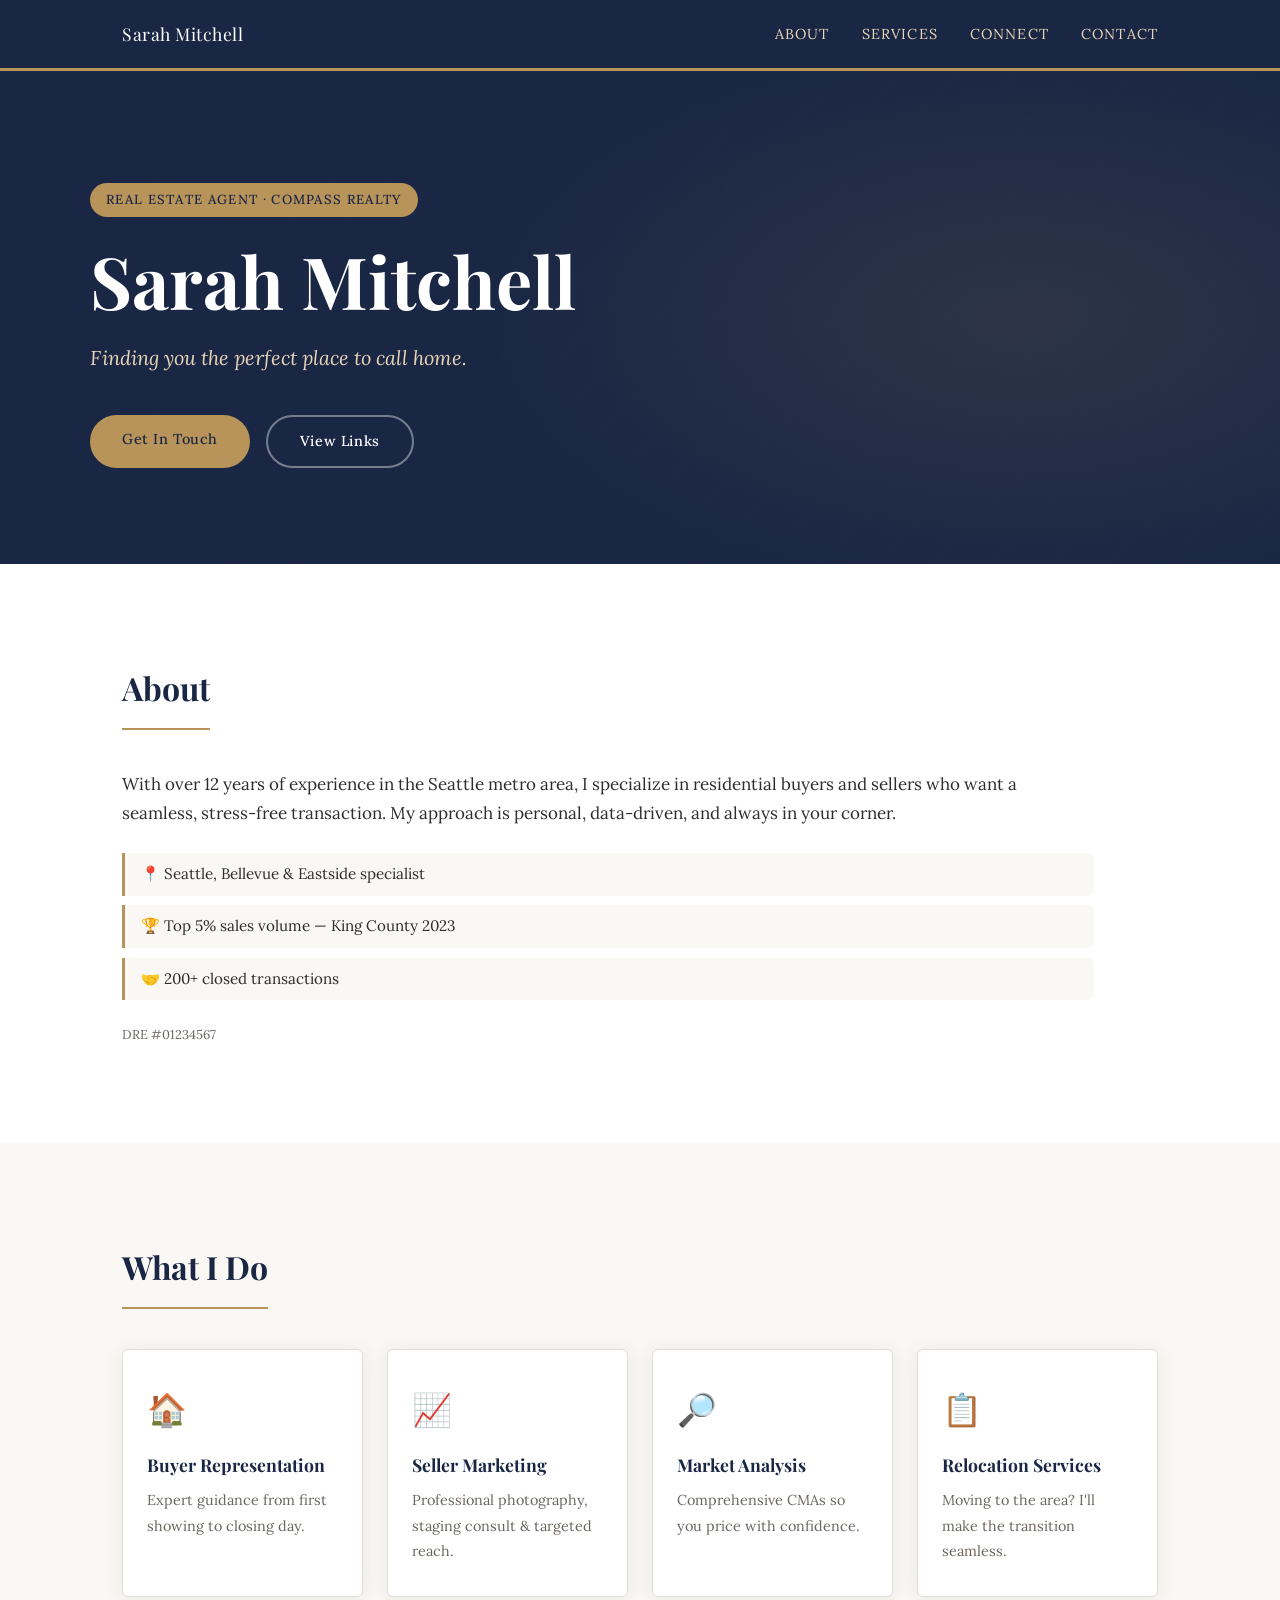
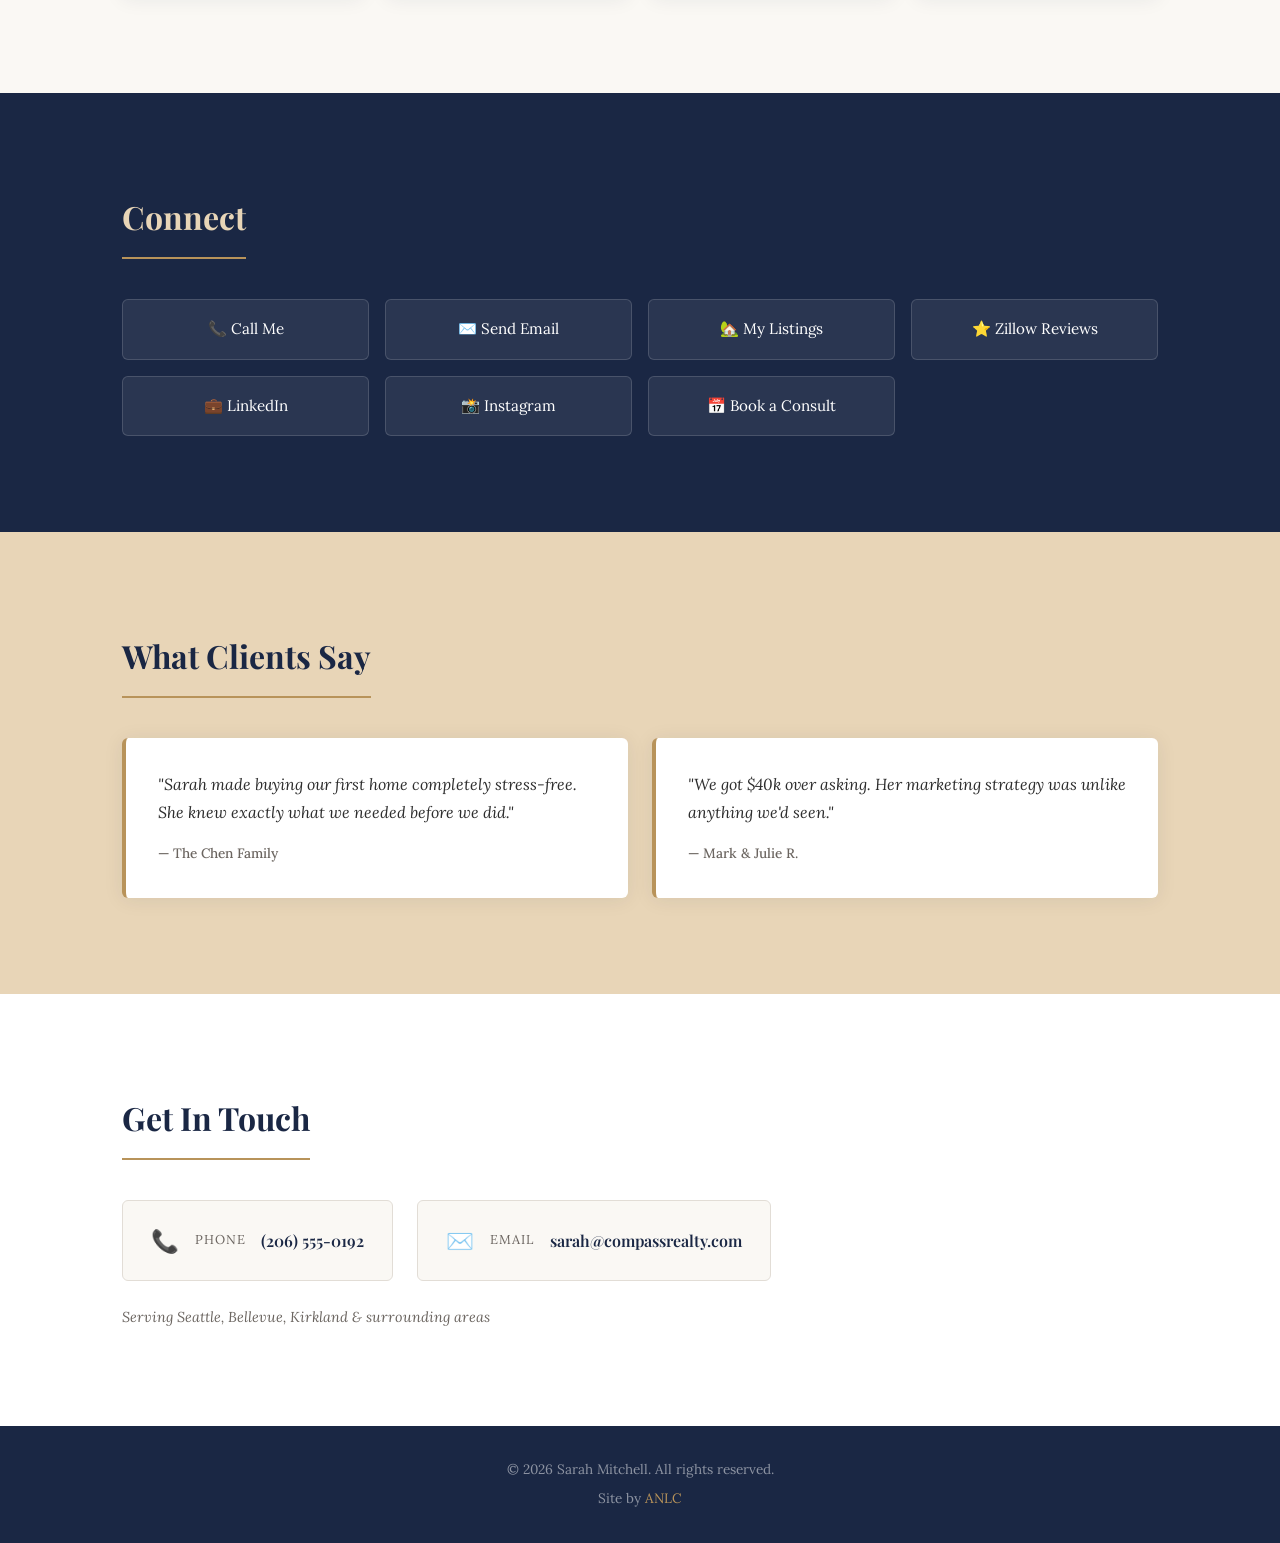
==== client1/classicdemo/index.html @ 6d541986 "Add files via upload" ====
<!DOCTYPE html>
<html lang="en">
<head>
  <meta charset="UTF-8" />
  <meta name="viewport" content="width=device-width, initial-scale=1.0" />
  <title id="page-title">Loading...</title>

  <!-- Google Fonts loaded dynamically per theme -->
  <link id="google-fonts" rel="stylesheet" href="" />

  <!-- Theme stylesheet — swap this file per client template -->
  <link id="theme-css" rel="stylesheet" href="theme-classic.css" />

  <style>
    /* ── Reset & base ─────────────────────────────────────────────── */
    *, *::before, *::after { box-sizing: border-box; margin: 0; padding: 0; }
    html { scroll-behavior: smooth; }
    img { max-width: 100%; display: block; }
    a { color: inherit; text-decoration: none; }
  </style>
</head>
<body>

  <!-- ══════════════════════════════════════════════════════
       STRUCTURAL REGIONS  (themes control ALL visual styling)
       ══════════════════════════════════════════════════════ -->

  <!-- NAV -->
  <header id="site-header">
    <nav id="main-nav">
      <span id="nav-name" class="nav-brand"></span>
      <ul id="nav-links" class="nav-list"></ul>
    </nav>
  </header>

  <!-- HERO / LANDING -->
  <section id="hero" class="section-hero">
    <div class="hero-inner">
      <div id="hero-badge" class="hero-badge"></div>          <!-- profession badge -->
      <h1 id="hero-name" class="hero-name"></h1>
      <p  id="hero-tagline" class="hero-tagline"></p>
      <div id="hero-cta" class="hero-cta"></div>              <!-- primary CTA buttons -->
    </div>
    <div id="hero-visual" class="hero-visual"></div>          <!-- theme can place art/photo here -->
  </section>

  <!-- ABOUT -->
  <section id="about" class="section-about">
    <div class="section-inner">
      <div id="about-photo" class="about-photo"></div>
      <div class="about-text">
        <h2 class="section-heading">About</h2>
        <p id="about-bio" class="about-bio"></p>
        <ul id="about-highlights" class="about-highlights"></ul>
      </div>
    </div>
  </section>

  <!-- SERVICES -->
  <section id="services" class="section-services">
    <div class="section-inner">
      <h2 class="section-heading">What I Do</h2>
      <div id="services-grid" class="services-grid"></div>
    </div>
  </section>

  <!-- LINKS / DIRECTORY -->
  <section id="links" class="section-links">
    <div class="section-inner">
      <h2 class="section-heading">Connect</h2>
      <div id="links-grid" class="links-grid"></div>
    </div>
  </section>

  <!-- TESTIMONIALS (optional) -->
  <section id="testimonials" class="section-testimonials">
    <div class="section-inner">
      <h2 class="section-heading">What Clients Say</h2>
      <div id="testimonials-grid" class="testimonials-grid"></div>
    </div>
  </section>

  <!-- CONTACT -->
  <section id="contact" class="section-contact">
    <div class="section-inner">
      <h2 class="section-heading">Get In Touch</h2>
      <div id="contact-cards" class="contact-cards"></div>
      <p id="contact-area" class="contact-area"></p>
    </div>
  </section>

  <!-- FOOTER -->
  <footer id="site-footer">
    <p id="footer-copy" class="footer-copy"></p>
    <p class="footer-credit">Site by <a href="https://anlc.dev" target="_blank">ANLC</a></p>
  </footer>


  <!-- ══════════════════════════════════════════════════════
       DATA  —  edit this object per client
       ══════════════════════════════════════════════════════ -->
  <script>
  const CLIENT = {
    /* ── Identity ────────────────────────────── */
    name:        "Sarah Mitchell",
    profession:  "Real Estate Agent",
    company:     "Compass Realty",
    license:     "DRE #01234567",          // leave "" to hide
    tagline:     "Finding you the perfect place to call home.",
    bio:         "With over 12 years of experience in the Seattle metro area, I specialize in residential buyers and sellers who want a seamless, stress-free transaction. My approach is personal, data-driven, and always in your corner.",
    photo:       "",                        // URL or "" to hide section

    /* ── Highlights (bullet points under bio) ── */
    highlights: [
      "📍 Seattle, Bellevue & Eastside specialist",
      "🏆 Top 5% sales volume — King County 2023",
      "🤝 200+ closed transactions",
    ],

    /* ── Services ─────────────────────────────── */
    services: [
      { icon: "🏠", title: "Buyer Representation",  desc: "Expert guidance from first showing to closing day." },
      { icon: "📈", title: "Seller Marketing",       desc: "Professional photography, staging consult & targeted reach." },
      { icon: "🔎", title: "Market Analysis",         desc: "Comprehensive CMAs so you price with confidence." },
      { icon: "📋", title: "Relocation Services",    desc: "Moving to the area? I'll make the transition seamless." },
    ],

    /* ── Contact ─────────────────────────────── */
    phone:     "(206) 555-0192",
    email:     "sarah@compassrealty.com",
    area:      "Serving Seattle, Bellevue, Kirkland & surrounding areas",

    /* ── Link Directory ──────────────────────── */
    links: [
      { label: "📞 Call Me",          href: "tel:+12065550192",                     type: "phone"    },
      { label: "✉️ Send Email",        href: "mailto:sarah@compassrealty.com",        type: "email"    },
      { label: "🏡 My Listings",       href: "https://compass.com/agents/sarah",      type: "listings" },
      { label: "⭐ Zillow Reviews",    href: "https://zillow.com/profile/sarah",      type: "review"   },
      { label: "💼 LinkedIn",          href: "https://linkedin.com/in/sarahmitchell", type: "linkedin" },
      { label: "📸 Instagram",         href: "https://instagram.com/sarahsells206",   type: "social"   },
      { label: "📅 Book a Consult",    href: "https://calendly.com/sarahmitchell",    type: "calendar" },
    ],

    /* ── Testimonials (optional, leave [] to hide) ── */
    testimonials: [
      { quote: "Sarah made buying our first home completely stress-free. She knew exactly what we needed before we did.", author: "The Chen Family" },
      { quote: "We got $40k over asking. Her marketing strategy was unlike anything we'd seen.", author: "Mark & Julie R." },
    ],

    /* ── Nav (label → section id) ─────────────── */
    nav: [
      { label: "About",        href: "#about"        },
      { label: "Services",     href: "#services"     },
      { label: "Connect",      href: "#links"        },
      { label: "Contact",      href: "#contact"      },
    ],

    /* ── Theme ─────────────────────────────────── */
    // Options: "theme-classic.css" | "theme-modern.css" | "theme-bold.css"
    theme: "theme-classic.css",
  };
  </script>


  <!-- ══════════════════════════════════════════════════════
       RENDER ENGINE  —  maps CLIENT → DOM
       ══════════════════════════════════════════════════════ -->
  <script>
  (function () {

    /* ── 1. Apply theme ──────────────────────── */
    document.getElementById("theme-css").href = CLIENT.theme;

    /* ── 2. Page title ───────────────────────── */
    document.title = `${CLIENT.name} — ${CLIENT.profession}`;
    document.getElementById("page-title").textContent = document.title;

    /* ── 3. Nav ──────────────────────────────── */
    document.getElementById("nav-name").textContent = CLIENT.name;
    const navList = document.getElementById("nav-links");
    CLIENT.nav.forEach(item => {
      const li = document.createElement("li");
      li.innerHTML = `<a href="${item.href}">${item.label}</a>`;
      navList.appendChild(li);
    });

    /* ── 4. Hero ─────────────────────────────── */
    document.getElementById("hero-badge").textContent =
      CLIENT.company ? `${CLIENT.profession} · ${CLIENT.company}` : CLIENT.profession;
    document.getElementById("hero-name").textContent    = CLIENT.name;
    document.getElementById("hero-tagline").textContent = CLIENT.tagline;

    const cta = document.getElementById("hero-cta");
    cta.innerHTML = `
      <a href="#contact" class="btn btn-primary">Get In Touch</a>
      <a href="#links"   class="btn btn-secondary">View Links</a>
    `;

    /* ── 5. About ────────────────────────────── */
    if (CLIENT.photo) {
      document.getElementById("about-photo").innerHTML =
        `<img src="${CLIENT.photo}" alt="Photo of ${CLIENT.name}" class="about-img" />`;
    } else {
      document.getElementById("about-photo").remove();
    }
    document.getElementById("about-bio").textContent = CLIENT.bio;

    const hList = document.getElementById("about-highlights");
    if (CLIENT.highlights?.length) {
      CLIENT.highlights.forEach(h => {
        const li = document.createElement("li");
        li.textContent = h;
        hList.appendChild(li);
      });
    } else {
      hList.remove();
    }

    if (CLIENT.license) {
      const badge = document.createElement("p");
      badge.className = "license-badge";
      badge.textContent = CLIENT.license;
      document.querySelector(".about-text").appendChild(badge);
    }

    /* ── 6. Services ─────────────────────────── */
    const grid = document.getElementById("services-grid");
    CLIENT.services.forEach(s => {
      const card = document.createElement("div");
      card.className = "service-card";
      card.innerHTML = `
        <span class="service-icon">${s.icon}</span>
        <h3 class="service-title">${s.title}</h3>
        <p  class="service-desc">${s.desc}</p>
      `;
      grid.appendChild(card);
    });

    /* ── 7. Link Directory ───────────────────── */
    const linksGrid = document.getElementById("links-grid");
    CLIENT.links.forEach(l => {
      const a = document.createElement("a");
      a.href      = l.href;
      a.className = `link-card link-type-${l.type}`;
      a.target    = l.href.startsWith("http") ? "_blank" : "_self";
      a.rel       = "noopener noreferrer";
      a.textContent = l.label;
      linksGrid.appendChild(a);
    });

    /* ── 8. Testimonials ─────────────────────── */
    const tGrid = document.getElementById("testimonials-grid");
    if (CLIENT.testimonials?.length) {
      CLIENT.testimonials.forEach(t => {
        const card = document.createElement("div");
        card.className = "testimonial-card";
        card.innerHTML = `
          <p class="testimonial-quote">"${t.quote}"</p>
          <p class="testimonial-author">— ${t.author}</p>
        `;
        tGrid.appendChild(card);
      });
    } else {
      document.getElementById("testimonials").remove();
    }

    /* ── 9. Contact ──────────────────────────── */
    const contactCards = document.getElementById("contact-cards");
    const contactItems = [
      { icon: "📞", label: "Phone", value: CLIENT.phone, href: `tel:${CLIENT.phone.replace(/\D/g,"")}` },
      { icon: "✉️", label: "Email", value: CLIENT.email, href: `mailto:${CLIENT.email}` },
    ];
    contactItems.forEach(c => {
      const div = document.createElement("div");
      div.className = "contact-card";
      div.innerHTML = `
        <span class="contact-icon">${c.icon}</span>
        <span class="contact-label">${c.label}</span>
        <a class="contact-value" href="${c.href}">${c.value}</a>
      `;
      contactCards.appendChild(div);
    });
    document.getElementById("contact-area").textContent = CLIENT.area;

    /* ── 10. Footer ──────────────────────────── */
    document.getElementById("footer-copy").textContent =
      `© ${new Date().getFullYear()} ${CLIENT.name}. All rights reserved.`;

  })();
  </script>

</body>
</html>
---- client1/classicdemo/theme-classic.css ----
/* ═══════════════════════════════════════════════════════════════
   ANLC TEMPLATE 1 — "CLASSIC"
   Warm, refined, trust-building. Serif typography + cream/navy palette.
   Ideal for: traditional real estate agents, attorneys, financial advisors.
   ═══════════════════════════════════════════════════════════════ */

@import url('https://fonts.googleapis.com/css2?family=Playfair+Display:wght@400;600;700&family=Lora:ital,wght@0,400;0,500;1,400&display=swap');

/* ── Variables ───────────────────────────────────────────────── */
:root {
  --c-bg:       #faf8f4;
  --c-surface:  #ffffff;
  --c-navy:     #1a2744;
  --c-gold:     #b8935a;
  --c-gold-lt:  #e8d5b7;
  --c-text:     #2d2d2d;
  --c-muted:    #6b6560;
  --c-border:   #e2ddd6;

  --f-display: 'Playfair Display', Georgia, serif;
  --f-body:    'Lora', Georgia, serif;

  --r-card:  6px;
  --r-pill:  100px;
  --shadow:  0 2px 20px rgba(26,39,68,.08);
  --max-w:   1100px;
  --trans:   0.25s ease;
}

/* ── Base ────────────────────────────────────────────────────── */
body {
  background: var(--c-bg);
  color: var(--c-text);
  font-family: var(--f-body);
  font-size: 17px;
  line-height: 1.75;
}

/* ── Nav ─────────────────────────────────────────────────────── */
#site-header {
  position: sticky; top: 0; z-index: 100;
  background: var(--c-navy);
  border-bottom: 3px solid var(--c-gold);
}
#main-nav {
  max-width: var(--max-w);
  margin: 0 auto;
  padding: 0 2rem;
  display: flex; align-items: center; justify-content: space-between;
  height: 68px;
}
.nav-brand {
  font-family: var(--f-display);
  font-size: 1.1rem;
  color: #fff;
  letter-spacing: .03em;
}
.nav-list {
  list-style: none;
  display: flex; gap: 2rem;
}
.nav-list a {
  color: var(--c-gold-lt);
  font-family: var(--f-body);
  font-size: .9rem;
  letter-spacing: .08em;
  text-transform: uppercase;
  transition: color var(--trans);
}
.nav-list a:hover { color: #fff; }

/* ── Hero ────────────────────────────────────────────────────── */
.section-hero {
  background: var(--c-navy);
  padding: 7rem 2rem 6rem;
  position: relative;
  overflow: hidden;
}
.section-hero::before {
  content: '';
  position: absolute; inset: 0;
  background:
    radial-gradient(ellipse 60% 80% at 80% 50%, rgba(184,147,90,.12) 0%, transparent 70%),
    repeating-linear-gradient(
      -45deg,
      transparent,
      transparent 40px,
      rgba(255,255,255,.015) 40px,
      rgba(255,255,255,.015) 41px
    );
  pointer-events: none;
}
.hero-inner {
  max-width: var(--max-w);
  margin: 0 auto;
  position: relative; z-index: 1;
}
.hero-badge {
  display: inline-block;
  background: var(--c-gold);
  color: var(--c-navy);
  font-family: var(--f-body);
  font-size: .82rem;
  font-weight: 500;
  letter-spacing: .1em;
  text-transform: uppercase;
  padding: .35rem 1rem;
  border-radius: var(--r-pill);
  margin-bottom: 1.5rem;
}
.hero-name {
  font-family: var(--f-display);
  font-size: clamp(2.6rem, 6vw, 4.5rem);
  color: #fff;
  line-height: 1.1;
  margin-bottom: 1.2rem;
  font-weight: 700;
}
.hero-tagline {
  font-family: var(--f-body);
  font-style: italic;
  font-size: 1.25rem;
  color: var(--c-gold-lt);
  max-width: 560px;
  margin-bottom: 2.5rem;
}
.hero-cta { display: flex; gap: 1rem; flex-wrap: wrap; }

/* ── Buttons ─────────────────────────────────────────────────── */
.btn {
  display: inline-block;
  padding: .75rem 2rem;
  border-radius: var(--r-pill);
  font-family: var(--f-body);
  font-size: .9rem;
  font-weight: 500;
  letter-spacing: .04em;
  transition: all var(--trans);
  cursor: pointer;
}
.btn-primary {
  background: var(--c-gold);
  color: var(--c-navy);
}
.btn-primary:hover { background: #caa368; transform: translateY(-1px); }
.btn-secondary {
  border: 2px solid rgba(255,255,255,.4);
  color: #fff;
}
.btn-secondary:hover { border-color: #fff; background: rgba(255,255,255,.08); }

/* ── Section scaffold ────────────────────────────────────────── */
.section-inner {
  max-width: var(--max-w);
  margin: 0 auto;
  padding: 0 2rem;
}
.section-heading {
  font-family: var(--f-display);
  font-size: 2rem;
  color: var(--c-navy);
  margin-bottom: 2.5rem;
  padding-bottom: .75rem;
  border-bottom: 2px solid var(--c-gold);
  display: inline-block;
}

/* ── About ───────────────────────────────────────────────────── */
.section-about {
  padding: 6rem 2rem;
  background: var(--c-surface);
}
.section-about .section-inner {
  display: grid;
  grid-template-columns: auto 1fr;
  gap: 4rem;
  align-items: start;
}
.about-photo { flex-shrink: 0; }
.about-img {
  width: 220px; height: 280px;
  object-fit: cover;
  border-radius: var(--r-card);
  border: 4px solid var(--c-gold-lt);
  box-shadow: var(--shadow);
}
.about-bio { color: var(--c-text); margin-bottom: 1.5rem; }
.about-highlights {
  list-style: none;
  display: flex; flex-direction: column; gap: .6rem;
  margin-bottom: 1.5rem;
}
.about-highlights li {
  padding: .5rem 1rem;
  background: var(--c-bg);
  border-left: 3px solid var(--c-gold);
  border-radius: 0 var(--r-card) var(--r-card) 0;
  font-size: .95rem;
}
.license-badge {
  font-size: .8rem;
  color: var(--c-muted);
  margin-top: .5rem;
}

/* ── Services ────────────────────────────────────────────────── */
.section-services {
  padding: 6rem 2rem;
  background: var(--c-bg);
}
.services-grid {
  display: grid;
  grid-template-columns: repeat(auto-fit, minmax(220px, 1fr));
  gap: 1.5rem;
}
.service-card {
  background: var(--c-surface);
  border: 1px solid var(--c-border);
  border-radius: var(--r-card);
  padding: 2rem 1.5rem;
  box-shadow: var(--shadow);
  transition: transform var(--trans), box-shadow var(--trans);
}
.service-card:hover {
  transform: translateY(-4px);
  box-shadow: 0 8px 32px rgba(26,39,68,.13);
}
.service-icon { font-size: 2rem; display: block; margin-bottom: .75rem; }
.service-title {
  font-family: var(--f-display);
  font-size: 1.1rem;
  color: var(--c-navy);
  margin-bottom: .5rem;
}
.service-desc { font-size: .9rem; color: var(--c-muted); }

/* ── Links / Directory ───────────────────────────────────────── */
.section-links {
  padding: 6rem 2rem;
  background: var(--c-navy);
}
.section-links .section-heading { color: var(--c-gold-lt); border-color: var(--c-gold); }
.links-grid {
  display: grid;
  grid-template-columns: repeat(auto-fit, minmax(200px, 1fr));
  gap: 1rem;
}
.link-card {
  display: flex; align-items: center; justify-content: center;
  padding: 1rem 1.5rem;
  background: rgba(255,255,255,.07);
  border: 1px solid rgba(255,255,255,.15);
  border-radius: var(--r-card);
  color: #fff;
  font-size: .95rem;
  text-align: center;
  transition: all var(--trans);
}
.link-card:hover {
  background: var(--c-gold);
  color: var(--c-navy);
  border-color: var(--c-gold);
  transform: translateY(-2px);
}

/* ── Testimonials ────────────────────────────────────────────── */
.section-testimonials {
  padding: 6rem 2rem;
  background: var(--c-gold-lt);
}
.section-testimonials .section-heading { color: var(--c-navy); border-color: var(--c-gold); }
.testimonials-grid {
  display: grid;
  grid-template-columns: repeat(auto-fit, minmax(300px, 1fr));
  gap: 1.5rem;
}
.testimonial-card {
  background: var(--c-surface);
  border-radius: var(--r-card);
  padding: 2rem;
  box-shadow: var(--shadow);
  border-left: 4px solid var(--c-gold);
}
.testimonial-quote {
  font-style: italic;
  color: var(--c-text);
  margin-bottom: 1rem;
  font-size: 1rem;
}
.testimonial-author {
  font-size: .85rem;
  color: var(--c-muted);
  font-weight: 500;
}

/* ── Contact ─────────────────────────────────────────────────── */
.section-contact {
  padding: 6rem 2rem;
  background: var(--c-surface);
}
.contact-cards {
  display: flex; flex-wrap: wrap; gap: 1.5rem;
  margin-bottom: 1.5rem;
}
.contact-card {
  display: flex; align-items: center; gap: 1rem;
  padding: 1.25rem 1.75rem;
  background: var(--c-bg);
  border: 1px solid var(--c-border);
  border-radius: var(--r-card);
  min-width: 240px;
}
.contact-icon { font-size: 1.4rem; }
.contact-label {
  font-size: .8rem;
  text-transform: uppercase;
  letter-spacing: .07em;
  color: var(--c-muted);
  display: block;
}
.contact-value {
  font-family: var(--f-display);
  font-size: 1rem;
  color: var(--c-navy);
  font-weight: 600;
  transition: color var(--trans);
}
.contact-value:hover { color: var(--c-gold); }
.contact-area {
  font-size: .9rem;
  color: var(--c-muted);
  font-style: italic;
}

/* ── Footer ──────────────────────────────────────────────────── */
#site-footer {
  background: var(--c-navy);
  color: rgba(255,255,255,.5);
  text-align: center;
  padding: 2rem;
  font-size: .85rem;
}
.footer-copy { margin-bottom: .3rem; }
.footer-credit a { color: var(--c-gold); }
.footer-credit a:hover { text-decoration: underline; }

/* ── Responsive ──────────────────────────────────────────────── */
@media (max-width: 700px) {
  .section-about .section-inner { grid-template-columns: 1fr; }
  .about-img { width: 100%; height: 240px; }
  .nav-list { gap: 1rem; }
  .nav-list a { font-size: .8rem; }
  .hero-name { font-size: 2.4rem; }
}
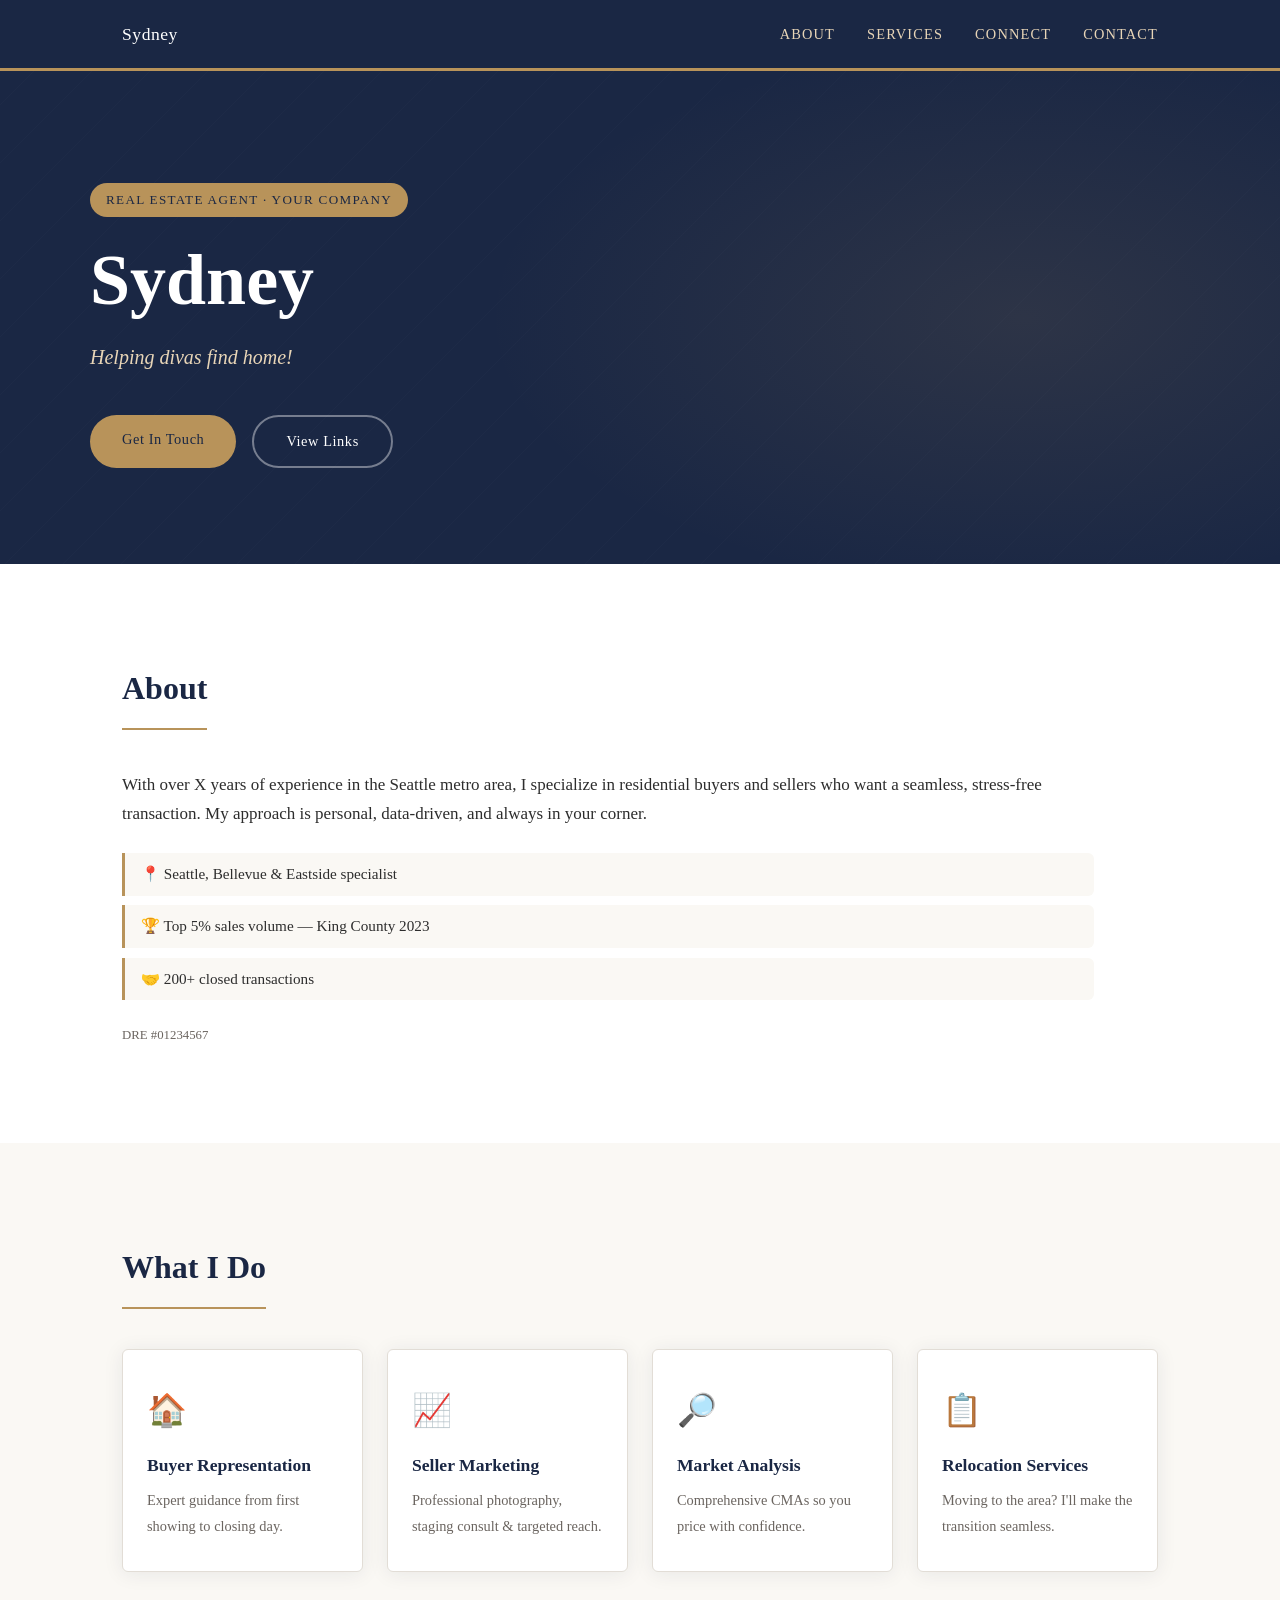
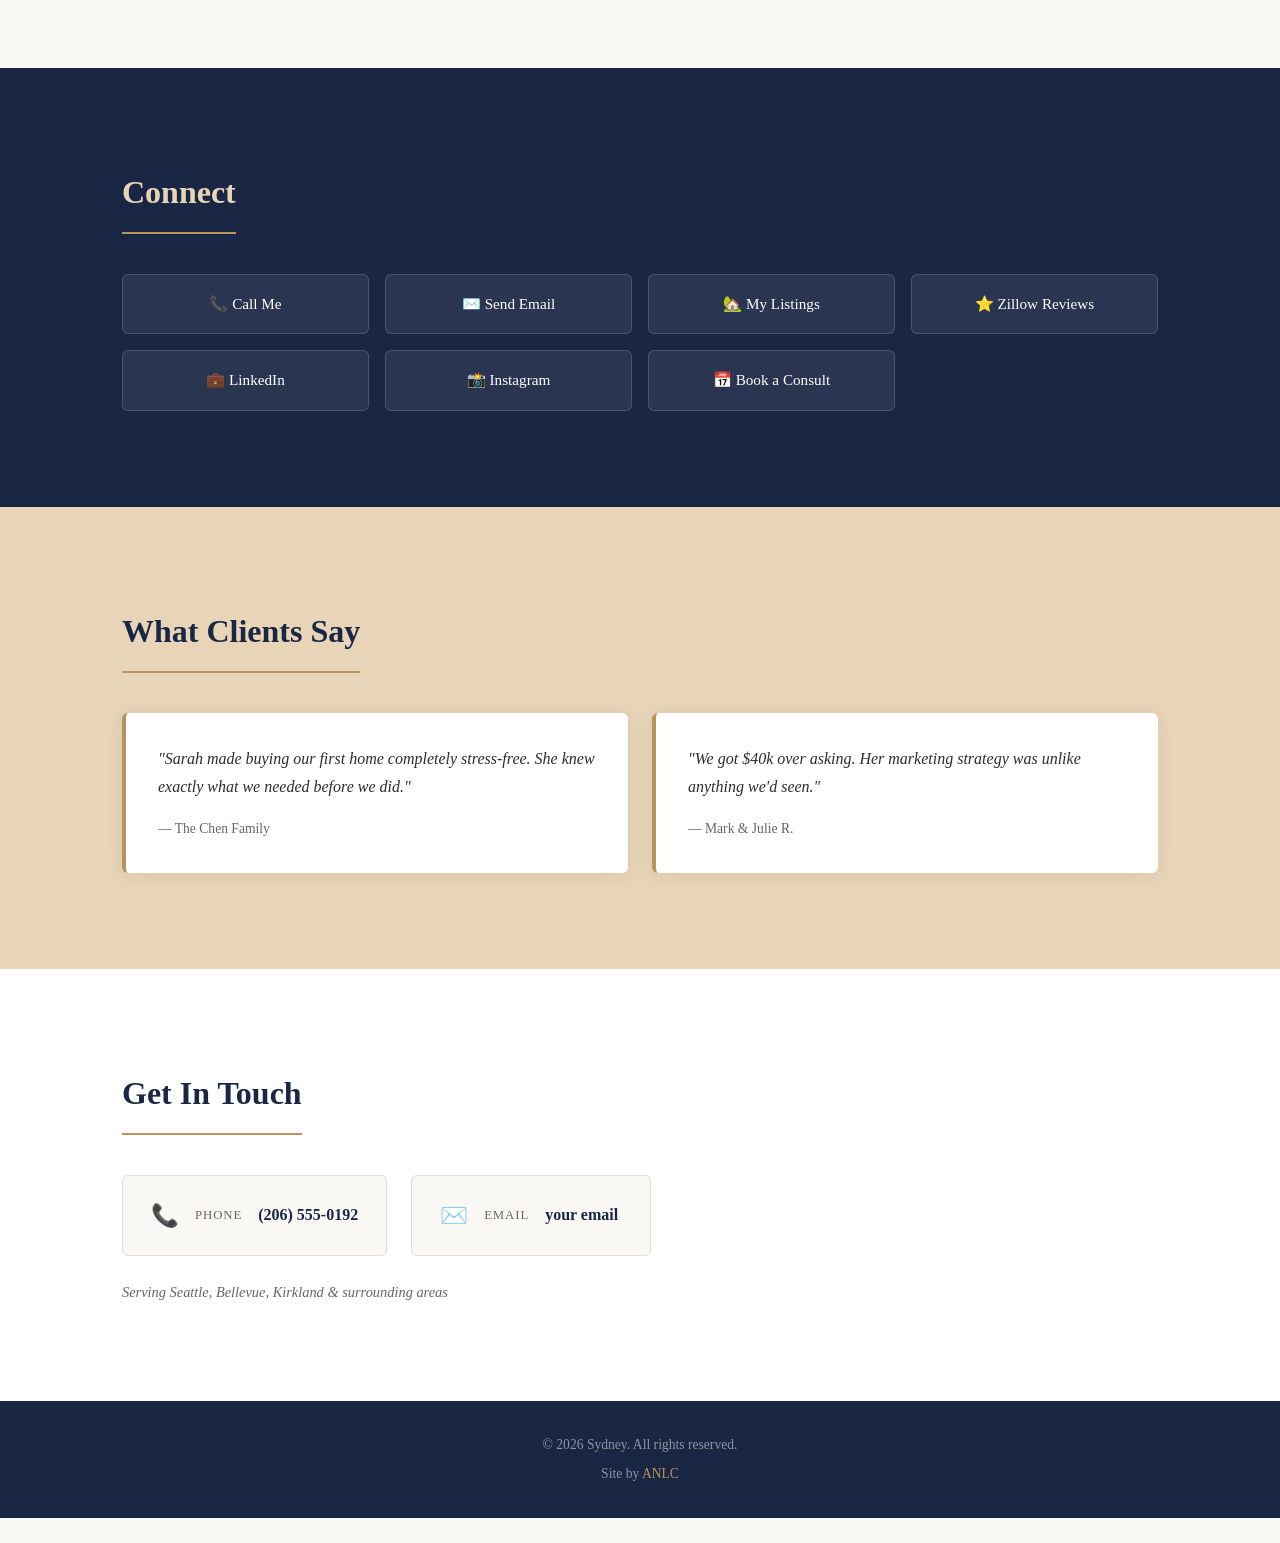
==== commit 864a34c4: "sydney" ====
--- a/client1/classicdemo/index.html
+++ b/client1/classicdemo/index.html
@@ -102,12 +102,12 @@
   <script>
   const CLIENT = {
     /* ── Identity ────────────────────────────── */
-    name:        "Sarah Mitchell",
+    name:        "Sydney",
     profession:  "Real Estate Agent",
-    company:     "Compass Realty",
+    company:     "Your Company",
     license:     "DRE #01234567",          // leave "" to hide
-    tagline:     "Finding you the perfect place to call home.",
-    bio:         "With over 12 years of experience in the Seattle metro area, I specialize in residential buyers and sellers who want a seamless, stress-free transaction. My approach is personal, data-driven, and always in your corner.",
+    tagline:     "Helping divas find home!",
+    bio:         "With over X years of experience in the Seattle metro area, I specialize in residential buyers and sellers who want a seamless, stress-free transaction. My approach is personal, data-driven, and always in your corner.",
     photo:       "",                        // URL or "" to hide section
 
     /* ── Highlights (bullet points under bio) ── */
@@ -127,7 +127,7 @@
 
     /* ── Contact ─────────────────────────────── */
     phone:     "(206) 555-0192",
-    email:     "sarah@compassrealty.com",
+    email:     "your email",
     area:      "Serving Seattle, Bellevue, Kirkland & surrounding areas",
 
     /* ── Link Directory ──────────────────────── */
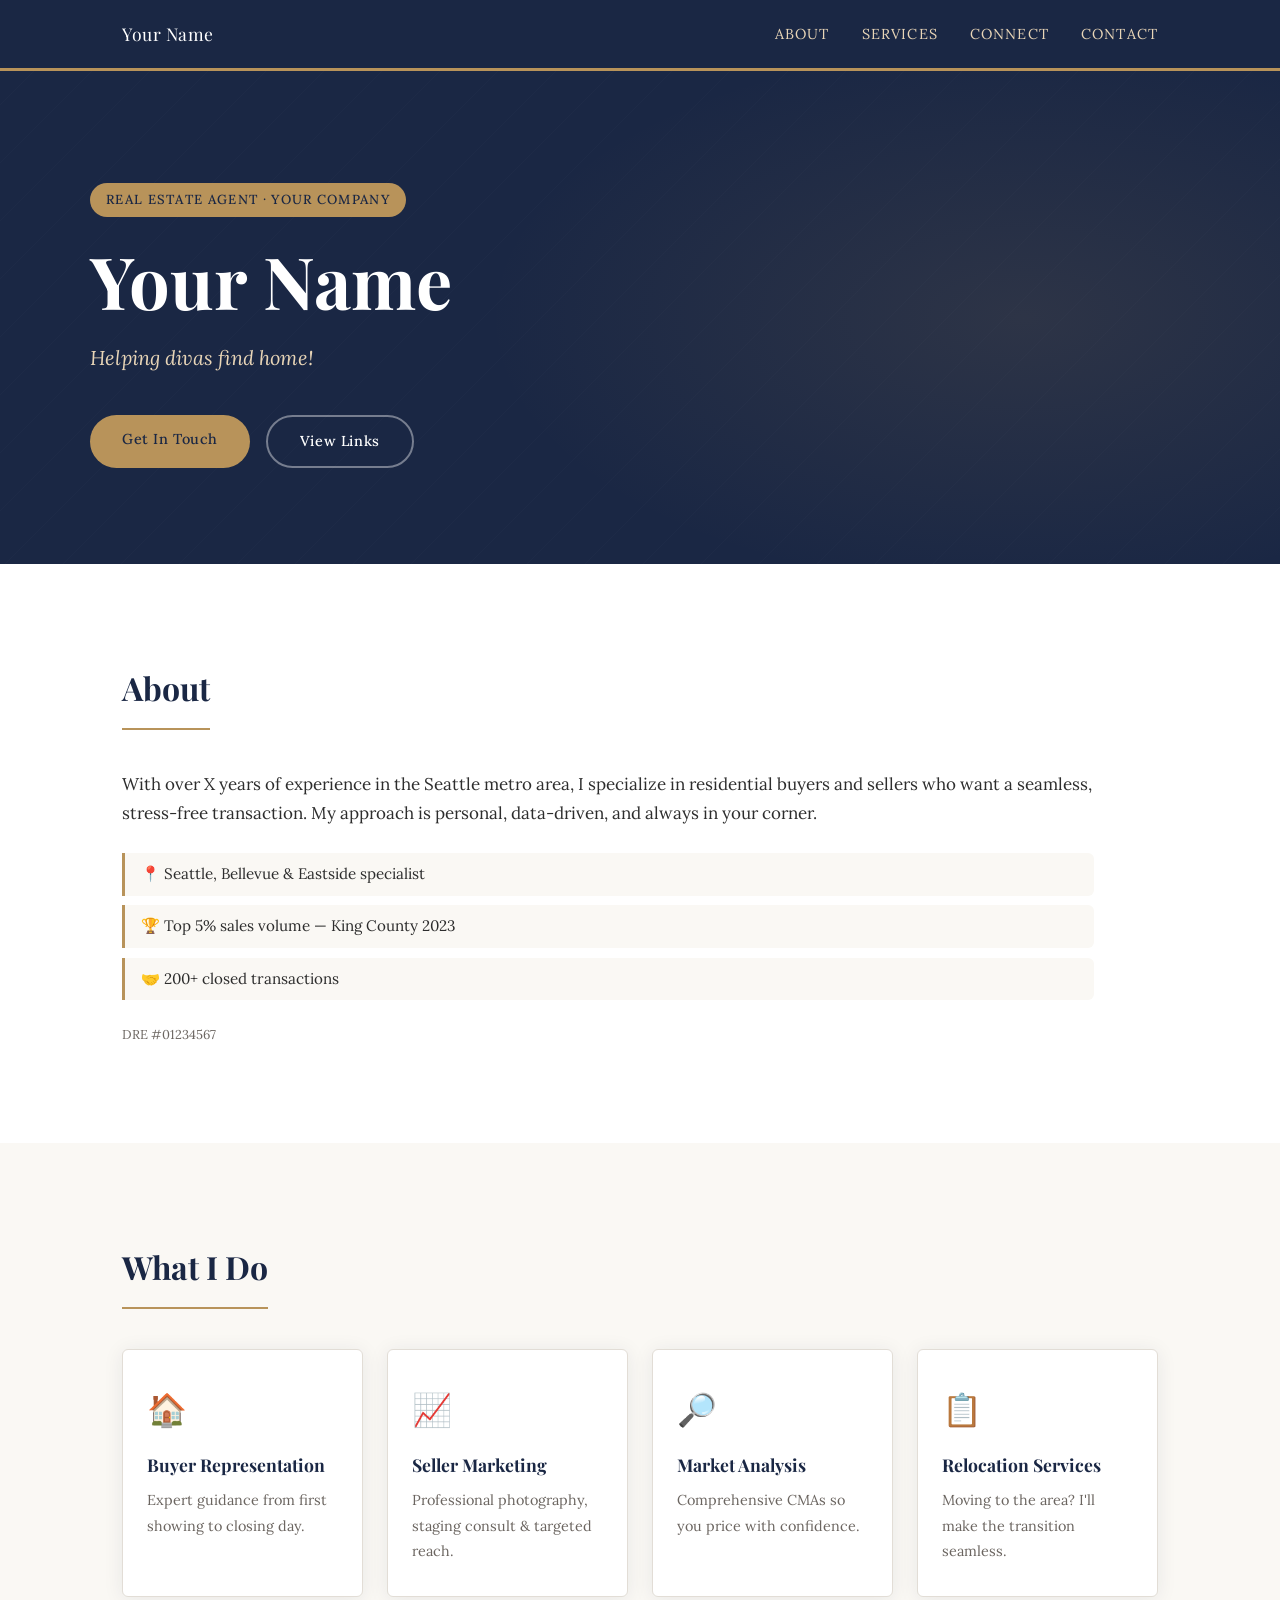
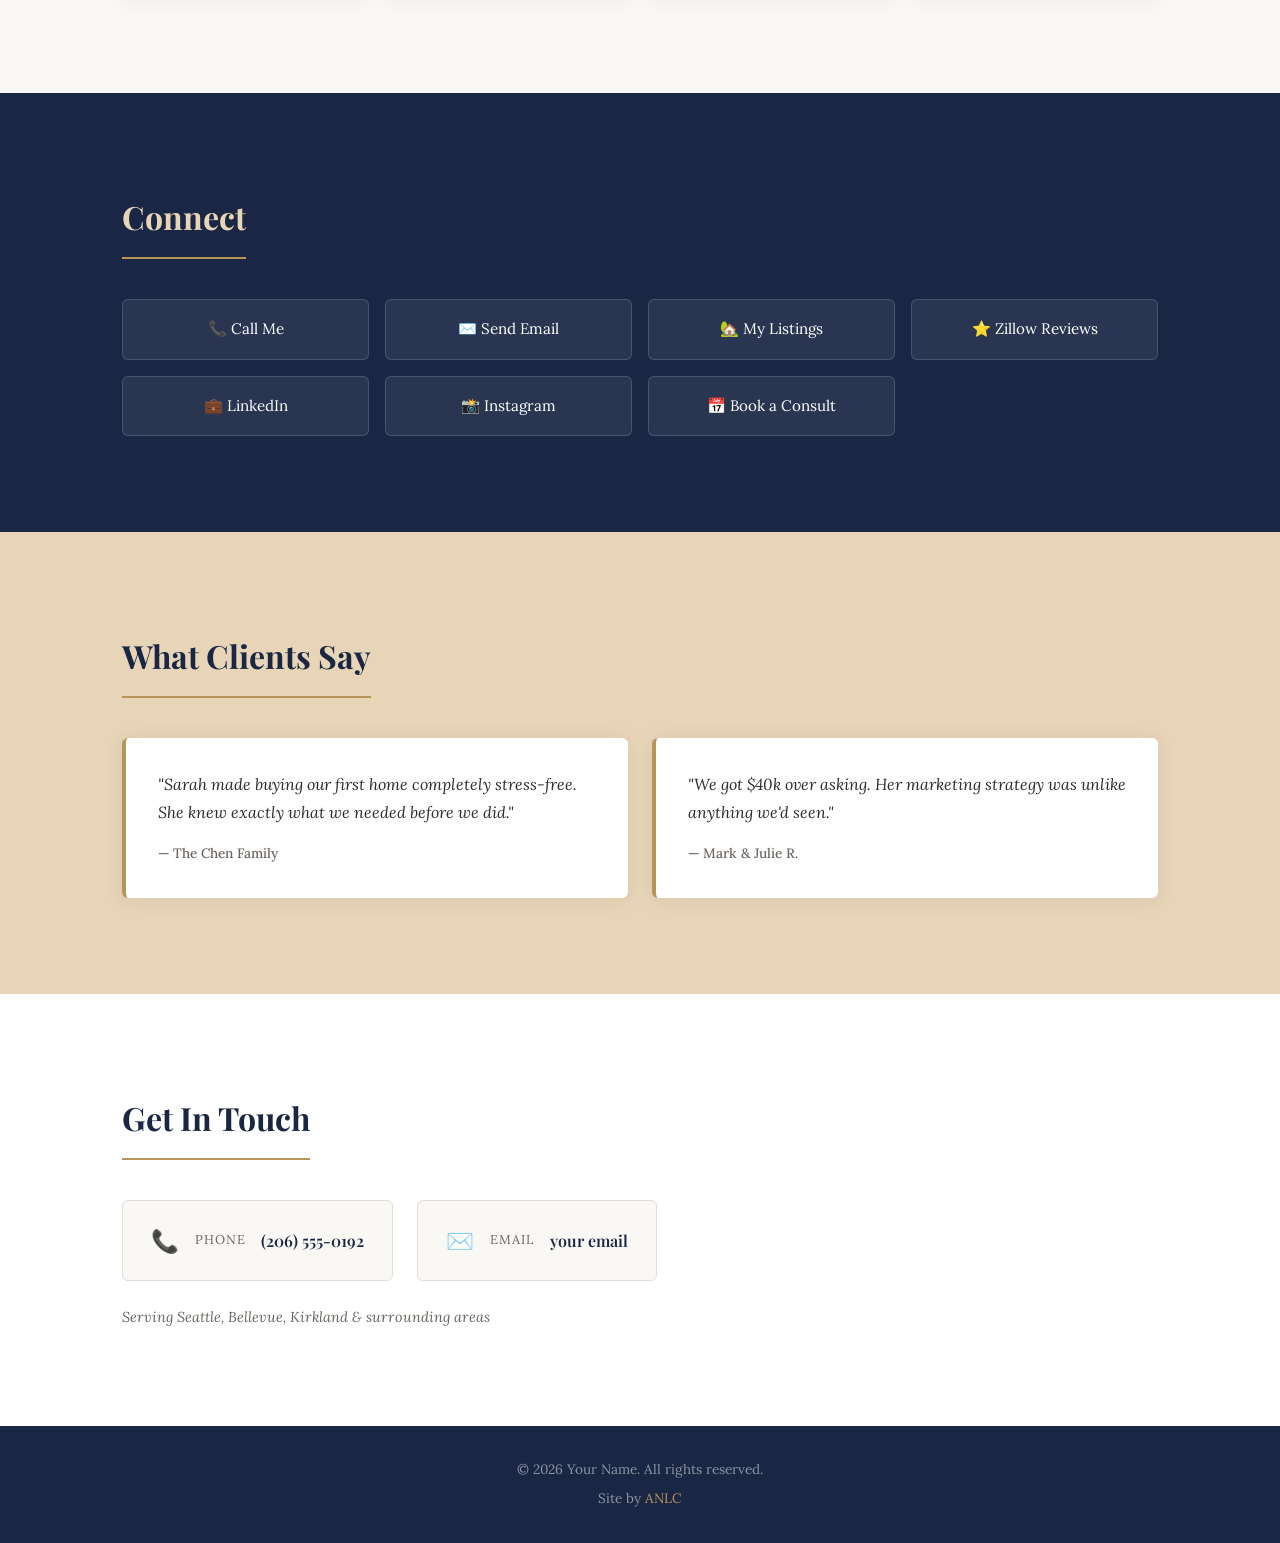
==== commit 9e3c1fa5: "Update index.html" ====
--- a/client1/classicdemo/index.html
+++ b/client1/classicdemo/index.html
@@ -102,7 +102,7 @@
   <script>
   const CLIENT = {
     /* ── Identity ────────────────────────────── */
-    name:        "Sydney",
+    name:        "Your Name",
     profession:  "Real Estate Agent",
     company:     "Your Company",
     license:     "DRE #01234567",          // leave "" to hide
